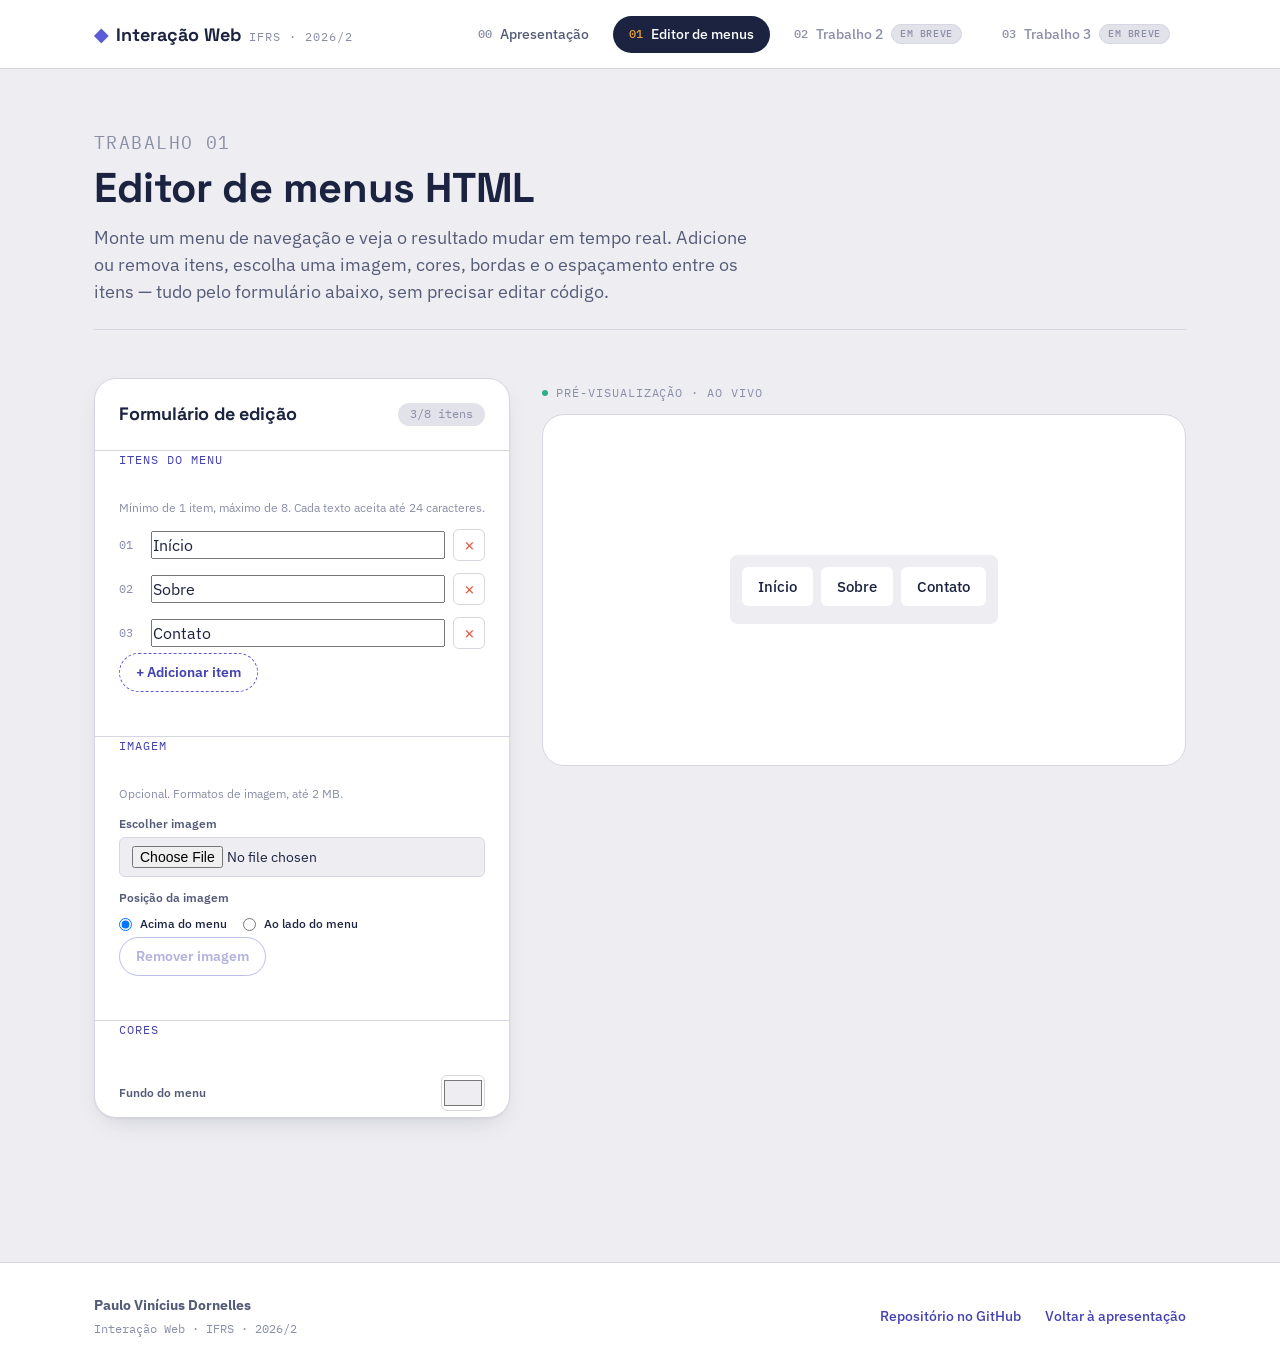
==== editor.html @ e1b67c5a "Trabalho 1 - site com editor de menus" ====
<!DOCTYPE html>
<html lang="pt-BR">
<head>
  <meta charset="UTF-8">
  <meta name="viewport" content="width=device-width, initial-scale=1.0">
  <title>Interação Web — Editor de menus</title>
  <meta name="description" content="Editor que gera, ao vivo, um menu de navegação HTML personalizável.">

  <link rel="preconnect" href="https://fonts.googleapis.com">
  <link rel="preconnect" href="https://fonts.gstatic.com" crossorigin>
  <link href="https://fonts.googleapis.com/css2?family=Space+Grotesk:wght@500;700&family=IBM+Plex+Sans:wght@400;500;600&family=IBM+Plex+Mono:wght@400;500;700&display=swap" rel="stylesheet">

  <link rel="stylesheet" href="css/variables.css">
  <link rel="stylesheet" href="css/reset.css">
  <link rel="stylesheet" href="css/style.css">
  <link rel="stylesheet" href="css/editor.css">
</head>
<body>
  <header class="site-header">
    <div class="container site-header__inner">
      <p class="brand">
        <span class="brand__mark">◆</span>
        Interação Web
        <span class="brand__course">IFRS · 2026/2</span>
      </p>

      <nav class="main-nav">
        <ul class="main-nav__list">
          <li><a class="nav-link" href="index.html"><span class="nav-link__index">00</span> Apresentação</a></li>
          <li><a class="nav-link" href="editor.html" aria-current="page"><span class="nav-link__index">01</span> Editor de menus</a></li>
          <li><span class="nav-link nav-link--locked"><span class="nav-link__index">02</span> Trabalho 2 <span class="badge-soon">em breve</span></span></li>
          <li><span class="nav-link nav-link--locked"><span class="nav-link__index">03</span> Trabalho 3 <span class="badge-soon">em breve</span></span></li>
        </ul>
      </nav>
    </div>
  </header>

  <main>
    <div class="container">
      <section class="editor-intro">
        <p class="section__eyebrow">Trabalho 01</p>
        <h1>Editor de menus HTML</h1>
        <p>
          Monte um menu de navegação e veja o resultado mudar em tempo real. Adicione ou
          remova itens, escolha uma imagem, cores, bordas e o espaçamento entre os itens —
          tudo pelo formulário abaixo, sem precisar editar código.
        </p>
      </section>

      <section class="editor-layout">
        <div class="panel">
          <div class="panel__header">
            <h2>Formulário de edição</h2>
            <span class="panel__count"><span id="itemCount">3</span>/8 itens</span>
          </div>

          <form class="editor-form" id="menuEditorForm" novalidate>

            <fieldset class="field-group">
              <legend>Itens do menu</legend>
              <p class="field-group__hint">Mínimo de 1 item, máximo de 8. Cada texto aceita até 24 caracteres.</p>

              <div class="item-list" id="itemList" aria-live="polite"></div>

              <button type="button" class="btn-add" id="addItemBtn">+ Adicionar item</button>
              <p class="field-error" id="itemsError" role="status"></p>
            </fieldset>

            <fieldset class="field-group">
              <legend>Imagem</legend>
              <p class="field-group__hint">Opcional. Formatos de imagem, até 2&nbsp;MB.</p>

              <div class="field">
                <label for="imageInput">Escolher imagem</label>
                <input type="file" id="imageInput" name="imageInput" accept="image/*">
              </div>

              <div class="field">
                <span class="field-legend-inline">Posição da imagem</span>
                <div class="radio-group">
                  <label><input type="radio" name="imagePosition" value="top" id="posTop" checked> Acima do menu</label>
                  <label><input type="radio" name="imagePosition" value="side" id="posSide"> Ao lado do menu</label>
                </div>
              </div>

              <button type="button" class="btn-add" id="removeImageBtn" disabled>Remover imagem</button>
              <p class="field-error" id="imageError" role="status"></p>
            </fieldset>

            <fieldset class="field-group">
              <legend>Cores</legend>

              <div class="field field--color">
                <label for="menuBgColor">Fundo do menu</label>
                <input type="color" id="menuBgColor" name="menuBgColor" value="#eeeef2">
              </div>
              <div class="field field--color">
                <label for="itemBgColor">Fundo dos itens</label>
                <input type="color" id="itemBgColor" name="itemBgColor" value="#ffffff">
              </div>
              <div class="field field--color">
                <label for="textColor">Cor do texto</label>
                <input type="color" id="textColor" name="textColor" value="#1b2340">
              </div>
              <div class="field field--color">
                <label for="borderColor">Cor da borda</label>
                <input type="color" id="borderColor" name="borderColor" value="#5b5bd6">
              </div>
            </fieldset>

            <fieldset class="field-group">
              <legend>Texto</legend>

              <div class="field">
                <div class="field-inline">
                  <label for="fontSize">Tamanho do texto</label>
                  <span class="field-count" id="fontSizeValue">15px</span>
                </div>
                <input type="range" id="fontSize" name="fontSize" min="12" max="22" step="1" value="15">
              </div>
            </fieldset>

            <fieldset class="field-group">
              <legend>Bordas</legend>

              <div class="field">
                <div class="field-inline">
                  <label for="borderWidth">Espessura da borda</label>
                  <span class="field-count" id="borderWidthValue">0px</span>
                </div>
                <input type="range" id="borderWidth" name="borderWidth" min="0" max="6" step="1" value="0">
              </div>

              <div class="field">
                <div class="field-inline">
                  <label for="borderRadius">Arredondamento</label>
                  <span class="field-count" id="borderRadiusValue">8px</span>
                </div>
                <input type="range" id="borderRadius" name="borderRadius" min="0" max="28" step="1" value="8">
              </div>
            </fieldset>

            <fieldset class="field-group">
              <legend>Tamanho e espaçamento</legend>

              <div class="field">
                <div class="field-inline">
                  <label for="itemPadding">Tamanho dos itens</label>
                  <span class="field-count" id="itemPaddingValue">10px</span>
                </div>
                <input type="range" id="itemPadding" name="itemPadding" min="4" max="24" step="1" value="10">
              </div>

              <div class="field">
                <div class="field-inline">
                  <label for="itemGap">Espaço entre itens</label>
                  <span class="field-count" id="itemGapValue">8px</span>
                </div>
                <input type="range" id="itemGap" name="itemGap" min="0" max="32" step="1" value="8">
              </div>

              <div class="field">
                <label for="menuJustify">Distribuição</label>
                <select id="menuJustify" name="menuJustify">
                  <option value="flex-start" selected>Início</option>
                  <option value="center">Centro</option>
                  <option value="space-between">Espaçado (bordas)</option>
                  <option value="space-around">Espaçado (ao redor)</option>
                  <option value="flex-end">Fim</option>
                </select>
              </div>
            </fieldset>
          </form>
        </div>

        <div class="preview-panel">
          <p class="preview-panel__label"><span class="preview-panel__pulse"></span> Pré-visualização · ao vivo</p>
          <div class="preview-canvas">
            <div class="preview-stage" id="previewStage">
              <!-- Imagem e <nav> gerados dinamicamente por js/editor.js -->
            </div>
          </div>
        </div>
      </section>
    </div>
  </main>

  <footer class="site-footer">
    <div class="container site-footer__inner">
      <div class="site-footer__meta">
        <strong>Paulo Vinícius Dornelles</strong>
        <span class="site-footer__course">Interação Web · IFRS · 2026/2</span>
      </div>
      <nav class="site-footer__links">
        <a href="https://github.com/vinidornelles/interacao-web" target="_blank" rel="noopener noreferrer">Repositório no GitHub</a>
        <a href="index.html">Voltar à apresentação</a>
      </nav>
    </div>
  </footer>

  <script src="js/editor.js"></script>
</body>
</html>
---- css/variables.css ----
:root {
  /* ---------- Cor ---------- */
  --color-canvas: #eeeef2;        
  --color-canvas-alt: #e2e2ea;    
  --color-surface: #ffffff;       
  --color-border: #d6d6e2;        

  --color-ink: #1b2340;           
  --color-ink-soft: #545c78;      
  --color-ink-faint: #8a8fa8;     

  --color-accent: #5b5bd6;        
  --color-accent-dark: #4441b0;
  --color-accent-soft: #eceafd;

  --color-amber: #e8a33d;        
  --color-mint: #29b087;          
  --color-coral: #e2583e;         

  --font-display: "Space Grotesk", "Segoe UI", sans-serif;
  --font-body: "IBM Plex Sans", "Segoe UI", sans-serif;
  --font-mono: "IBM Plex Mono", "Courier New", monospace;

  --fs-xs: 0.75rem;
  --fs-sm: 0.875rem;
  --fs-base: 1rem;
  --fs-md: 1.125rem;
  --fs-lg: 1.375rem;
  --fs-xl: 1.85rem;
  --fs-2xl: 2.6rem;
  --fs-3xl: 3.4rem;

  
  --space-1: 0.25rem;
  --space-2: 0.5rem;
  --space-3: 0.75rem;
  --space-4: 1rem;
  --space-5: 1.5rem;
  --space-6: 2rem;
  --space-7: 3rem;
  --space-8: 4.5rem;

  
  --radius-sm: 6px;
  --radius-md: 12px;
  --radius-lg: 22px;
  --radius-pill: 999px;

  --shadow-card: 0 1px 2px rgba(27, 35, 64, 0.06), 0 10px 26px -10px rgba(27, 35, 64, 0.18);
  --shadow-pop: 0 4px 10px -2px rgba(27, 35, 64, 0.22);


  --container-max: 1140px;
  --header-height: 4.25rem;


  --ease-standard: cubic-bezier(0.4, 0, 0.2, 1);
  --dur-fast: 150ms;
}
---- css/style.css ----
body {
  background-color: var(--color-canvas);
  color: var(--color-ink);
  font-family: var(--font-body);
  font-size: var(--fs-base);
}

.container {
  width: 100%;
  max-width: var(--container-max);
  margin-inline: auto;
  padding-inline: var(--space-5);
}

h1,
h2,
h3 {
  font-family: var(--font-display);
  line-height: 1.15;
  letter-spacing: -0.01em;
}

p {
  color: var(--color-ink-soft);
}

a:focus-visible,
button:focus-visible,
input:focus-visible,
select:focus-visible,
textarea:focus-visible {
  outline: 3px solid var(--color-accent);
  outline-offset: 2px;
  border-radius: var(--radius-sm);
}

/* Esconde visualmente mas mantém acessível a leitores de tela */
.sr-only {
  position: absolute;
  width: 1px;
  height: 1px;
  padding: 0;
  margin: -1px;
  overflow: hidden;
  clip: rect(0, 0, 0, 0);
  white-space: nowrap;
  border: 0;
}

/* Rótulo pequeno em fonte monoespaçada — usado em vários pontos do
   site (marca, menu, seções, rodapé, legendas, status). Cada seletor
   abaixo só acrescenta o que muda de um caso pro outro. */
.brand__course,
.nav-link__index,
.section__eyebrow,
.site-footer__course,
.feature__figcaption,
.timeline__status {
  font-family: var(--font-mono);
  font-size: var(--fs-xs);
  color: var(--color-ink-faint);
}

/* ===================================================================
   Cabeçalho
   =================================================================== */

.site-header {
  position: sticky;
  top: 0;
  z-index: 50;
  background: var(--color-surface);
  border-bottom: 1px solid var(--color-border);
}

.site-header__inner {
  display: flex;
  align-items: center;
  justify-content: space-between;
  gap: var(--space-4);
  min-height: var(--header-height);
  flex-wrap: wrap;
  padding-block: var(--space-3);
}

.brand {
  display: flex;
  align-items: baseline;
  gap: var(--space-2);
  font-family: var(--font-display);
  font-size: var(--fs-md);
  font-weight: 700;
  color: var(--color-ink);
}

.brand__mark {
  color: var(--color-accent);
}

.brand__course {
  font-weight: 400;
  text-transform: uppercase;
  letter-spacing: 0.08em;
}

/* ===================================================================
   Menu de navegação principal (cabeçalho)
   =================================================================== */

.main-nav__list {
  display: flex;
  align-items: center;
  flex-wrap: wrap;
  gap: var(--space-2);
}

.nav-link {
  display: inline-flex;
  align-items: center;
  gap: var(--space-2);
  padding: var(--space-2) var(--space-4);
  border-radius: var(--radius-pill);
  font-size: var(--fs-sm);
  font-weight: 500;
  color: var(--color-ink-soft);
  transition: background-color var(--dur-fast) var(--ease-standard),
    color var(--dur-fast) var(--ease-standard);
}

a.nav-link:hover {
  background: var(--color-accent-soft);
  color: var(--color-accent-dark);
}

a.nav-link[aria-current="page"] {
  background: var(--color-ink);
  color: var(--color-surface);
}

a.nav-link[aria-current="page"] .nav-link__index {
  color: var(--color-amber);
}

.nav-link--locked {
  color: var(--color-ink-faint);
  cursor: default;
}

.nav-link--locked .badge-soon {
  font-family: var(--font-mono);
  font-size: 0.65rem;
  text-transform: uppercase;
  letter-spacing: 0.06em;
  background: var(--color-canvas-alt);
  border: 1px solid var(--color-border);
  color: var(--color-ink-faint);
  padding: 0.1em var(--space-2);
  border-radius: var(--radius-pill);
}

/* ===================================================================
   Rodapé
   =================================================================== */

.site-footer {
  margin-top: var(--space-8);
  border-top: 1px solid var(--color-border);
  background: var(--color-surface);
}

.site-footer__inner {
  display: flex;
  flex-wrap: wrap;
  justify-content: space-between;
  align-items: center;
  gap: var(--space-4);
  padding-block: var(--space-6);
  font-size: var(--fs-sm);
  color: var(--color-ink-soft);
}

.site-footer__meta {
  display: flex;
  flex-direction: column;
  gap: var(--space-1);
}

.site-footer__links {
  display: flex;
  gap: var(--space-5);
}

.site-footer__links a {
  color: var(--color-accent-dark);
  font-weight: 500;
}

.site-footer__links a:hover {
  text-decoration: underline;
}

/* ===================================================================
   Página de apresentação — layout em coluna única
   =================================================================== */

.hero {
  padding-block: var(--space-8) var(--space-7);
}

.hero__eyebrow {
  display: inline-flex;
  align-items: center;
  gap: var(--space-2);
  font-family: var(--font-mono);
  font-size: var(--fs-xs);
  text-transform: uppercase;
  letter-spacing: 0.1em;
  color: var(--color-accent-dark);
  background: var(--color-accent-soft);
  padding: var(--space-2) var(--space-4);
  border-radius: var(--radius-pill);
  margin-bottom: var(--space-5);
}

.hero__dot {
  width: 0.4em;
  height: 0.4em;
  border-radius: 50%;
  background: var(--color-mint);
}

.hero h1 {
  font-size: var(--fs-3xl);
  max-width: 18ch;
}

.hero h1 em {
  font-style: normal;
  color: var(--color-accent);
}

.hero__lead {
  margin-top: var(--space-5);
  font-size: var(--fs-lg);
  max-width: 56ch;
  color: var(--color-ink-soft);
}

section {
  padding-block: var(--space-7);
}

section + section {
  border-top: 1px solid var(--color-border);
}

.section__eyebrow {
  text-transform: uppercase;
  letter-spacing: 0.08em;
  margin-bottom: var(--space-2);
}

.section__title {
  font-size: var(--fs-2xl);
  max-width: 24ch;
}

.section__intro {
  margin-top: var(--space-4);
  font-size: var(--fs-md);
  max-width: 62ch;
}

/* Bloco de conteúdo com figura ao lado (usado na apresentação) */
.feature {
  display: grid;
  grid-template-columns: 1.1fr 1fr;
  gap: var(--space-7);
  align-items: center;
  margin-top: var(--space-6);
}

.feature--reverse .feature__figure {
  order: 2;
}

.feature__figure {
  background: var(--color-surface);
  border: 1px solid var(--color-border);
  border-radius: var(--radius-lg);
  padding: var(--space-5);
  box-shadow: var(--shadow-card);
}

.feature__figure img {
  width: 100%;
  height: auto;
}

.feature__figcaption {
  margin-top: var(--space-3);
  text-align: center;
}

.feature__body h3 {
  font-size: var(--fs-lg);
  margin-bottom: var(--space-3);
}

.feature__body p + p {
  margin-top: var(--space-3);
}

/* Linha do tempo dos trabalhos — a ordem aqui é informação real:
   os trabalhos são liberados em sequência ao longo do semestre. */
.timeline {
  margin-top: var(--space-6);
  display: grid;
  gap: var(--space-4);
}

.timeline__item {
  display: grid;
  grid-template-columns: 3.5rem 1fr;
  gap: var(--space-4);
  background: var(--color-surface);
  border: 1px solid var(--color-border);
  border-radius: var(--radius-md);
  padding: var(--space-5);
}

.timeline__index {
  font-family: var(--font-mono);
  font-size: var(--fs-lg);
  color: var(--color-accent);
  font-weight: 700;
}

.timeline__item--locked .timeline__index {
  color: var(--color-ink-faint);
}

.timeline__item h3 {
  font-size: var(--fs-md);
  margin-bottom: var(--space-2);
}

.timeline__status {
  display: inline-block;
  margin-top: var(--space-3);
  text-transform: uppercase;
  letter-spacing: 0.06em;
  padding: 0.15em var(--space-3);
  border-radius: var(--radius-pill);
}

.timeline__status--live {
  background: #e4f7ef;
  color: var(--color-mint);
}

.timeline__status--soon {
  background: var(--color-canvas-alt);
  color: var(--color-ink-faint);
}

.card-grid {
  margin-top: var(--space-6);
  display: grid;
  grid-template-columns: repeat(3, 1fr);
  gap: var(--space-5);
}

.info-card {
  background: var(--color-surface);
  border: 1px solid var(--color-border);
  border-radius: var(--radius-md);
  padding: var(--space-5);
}

.info-card__icon {
  width: 2.75rem;
  height: 2.75rem;
  margin-bottom: var(--space-4);
}

.info-card h3 {
  font-size: var(--fs-md);
  margin-bottom: var(--space-2);
}

.info-card p {
  font-size: var(--fs-sm);
}

.btn {
  display: inline-flex;
  align-items: center;
  gap: var(--space-2);
  padding: var(--space-3) var(--space-5);
  border-radius: var(--radius-pill);
  font-weight: 600;
  font-size: var(--fs-sm);
  transition: transform var(--dur-fast) var(--ease-standard),
    box-shadow var(--dur-fast) var(--ease-standard);
}

.btn--primary {
  background: var(--color-ink);
  color: var(--color-surface);
}

.btn--primary:hover {
  transform: translateY(-1px);
  box-shadow: var(--shadow-pop);
}

/* ===================================================================
   Responsivo
   =================================================================== */

@media (max-width: 860px) {
  .feature,
  .feature--reverse .feature__figure {
    grid-template-columns: 1fr;
    order: initial;
  }

  .card-grid {
    grid-template-columns: 1fr 1fr;
  }

  .hero h1 {
    font-size: var(--fs-2xl);
  }
}

@media (max-width: 640px) {
  .site-header__inner {
    justify-content: center;
    text-align: center;
  }

  .main-nav__list {
    justify-content: center;
  }

  .card-grid {
    grid-template-columns: 1fr;
  }

  .timeline__item {
    grid-template-columns: 1fr;
  }

  .site-footer__inner {
    flex-direction: column;
    text-align: center;
  }

  .hero h1 {
    font-size: var(--fs-xl);
  }
}
---- css/editor.css ----
.editor-intro {
  padding-block: var(--space-7) var(--space-5);
}

.editor-intro h1 {
  font-size: var(--fs-2xl);
  max-width: 34ch;
}

.editor-intro p {
  margin-top: var(--space-3);
  max-width: 60ch;
  font-size: var(--fs-md);
}

.editor-layout {
  display: grid;
  grid-template-columns: minmax(0, 26rem) minmax(0, 1fr);
  gap: var(--space-6);
  align-items: start;
  padding-bottom: var(--space-8);
}

/* ---------- Painel de edição (formulário) ---------- */

.panel {
  background: var(--color-surface);
  border: 1px solid var(--color-border);
  border-radius: var(--radius-lg);
  box-shadow: var(--shadow-card);
  overflow: hidden;
}

.panel__header {
  display: flex;
  align-items: center;
  justify-content: space-between;
  gap: var(--space-3);
  padding: var(--space-5);
  border-bottom: 1px solid var(--color-border);
}

.panel__header h2 {
  font-size: var(--fs-md);
}

.panel__count {
  font-family: var(--font-mono);
  font-size: var(--fs-xs);
  color: var(--color-ink-faint);
  background: var(--color-canvas-alt);
  padding: 0.2em var(--space-3);
  border-radius: var(--radius-pill);
}

.editor-form {
  max-height: 74vh;
  overflow-y: auto;
}

.field-group {
  padding: var(--space-5);
  border-bottom: 1px solid var(--color-border);
}

.field-group legend {
  font-family: var(--font-mono);
  font-size: var(--fs-xs);
  text-transform: uppercase;
  letter-spacing: 0.08em;
  color: var(--color-accent-dark);
  padding-bottom: var(--space-3);
}

.field-group__hint {
  font-size: var(--fs-xs);
  color: var(--color-ink-faint);
  margin-top: -0.35rem;
  margin-bottom: var(--space-3);
}

.field {
  margin-top: var(--space-3);
}

.field:first-of-type {
  margin-top: 0;
}

/* Rótulos: mesmo estilo em qualquer campo do formulário */
.field label,
.field-legend-inline {
  display: block;
  font-size: var(--fs-xs);
  font-weight: 600;
  color: var(--color-ink-soft);
  margin-bottom: var(--space-1);
}

.field-legend-inline {
  margin-bottom: var(--space-2);
}

/* Rótulos "na mesma linha" do campo não precisam de espaço embaixo */
.field-inline label,
.field--color label,
.radio-group label {
  margin-bottom: 0;
}

.field input[type="text"],
.field select,
.field input[type="file"] {
  width: 100%;
  padding: var(--space-2) var(--space-3);
  border: 1px solid var(--color-border);
  border-radius: var(--radius-sm);
  background: var(--color-canvas);
  font-size: var(--fs-sm);
}

.field input[type="text"]:disabled {
  color: var(--color-ink-faint);
  background: var(--color-canvas-alt);
}

.field-row {
  display: grid;
  grid-template-columns: 1fr 1fr;
  gap: var(--space-3);
}

.field-inline {
  display: flex;
  align-items: center;
  gap: var(--space-2);
}

.field-count {
  font-family: var(--font-mono);
  font-size: var(--fs-xs);
  color: var(--color-ink-faint);
  min-width: 2.5ch;
  text-align: right;
}

.field--color {
  display: flex;
  align-items: center;
  justify-content: space-between;
  gap: var(--space-3);
}

.field input[type="color"] {
  width: 2.75rem;
  height: 2.25rem;
  padding: 0;
  border: 1px solid var(--color-border);
  border-radius: var(--radius-sm);
  background: none;
  cursor: pointer;
}

.field input[type="range"] {
  width: 100%;
  accent-color: var(--color-accent);
}

.radio-group {
  display: flex;
  gap: var(--space-4);
}

.radio-group label {
  display: flex;
  align-items: center;
  gap: var(--space-2);
  font-weight: 500;
  color: var(--color-ink);
}

/* ---------- Lista dinâmica de itens do menu ---------- */

.item-list {
  display: flex;
  flex-direction: column;
  gap: var(--space-3);
}

.item-row {
  display: flex;
  align-items: center;
  gap: var(--space-2);
}

.item-row__index {
  font-family: var(--font-mono);
  font-size: var(--fs-xs);
  color: var(--color-ink-faint);
  width: 1.5rem;
  flex-shrink: 0;
}

.item-row input[type="text"] {
  flex: 1;
}

.item-row__remove {
  flex-shrink: 0;
  width: 2rem;
  height: 2rem;
  border-radius: var(--radius-sm);
  border: 1px solid var(--color-border);
  color: var(--color-coral);
  font-size: var(--fs-md);
  line-height: 1;
  display: flex;
  align-items: center;
  justify-content: center;
}

.item-row__remove:hover:not(:disabled) {
  background: #fbe9e6;
}

.item-row__remove:disabled {
  opacity: 0.35;
  cursor: not-allowed;
}

.btn-add {
  margin-top: var(--space-1);
  align-self: flex-start;
  display: inline-flex;
  align-items: center;
  gap: var(--space-2);
  padding: var(--space-2) var(--space-4);
  border: 1px dashed var(--color-accent);
  border-radius: var(--radius-pill);
  color: var(--color-accent-dark);
  font-size: var(--fs-sm);
  font-weight: 600;
}

.btn-add:hover:not(:disabled) {
  background: var(--color-accent-soft);
}

.btn-add:disabled {
  opacity: 0.4;
  cursor: not-allowed;
  border-style: solid;
}

.field-error {
  margin-top: var(--space-2);
  font-size: var(--fs-xs);
  color: var(--color-coral);
  min-height: 1em;
}

/* ---------- Área de pré-visualização ---------- */

.preview-panel {
  position: sticky;
  top: calc(var(--header-height) + var(--space-5));
}

.preview-panel__label {
  display: inline-flex;
  align-items: center;
  gap: var(--space-2);
  font-family: var(--font-mono);
  font-size: var(--fs-xs);
  text-transform: uppercase;
  letter-spacing: 0.08em;
  color: var(--color-ink-faint);
  margin-bottom: var(--space-3);
}

.preview-panel__pulse {
  width: 0.5em;
  height: 0.5em;
  border-radius: 50%;
  background: var(--color-mint);
}

.preview-canvas {
  border: 1px solid var(--color-border);
  border-radius: var(--radius-lg);
  background: var(--color-surface);
  padding: var(--space-7) var(--space-5);
  min-height: 22rem;
  display: flex;
  align-items: center;
  justify-content: center;
  overflow: auto;
}

.preview-stage {
  width: 100%;
  display: flex;
  flex-direction: column;
  align-items: center;
  gap: var(--space-4);
}

.preview-stage--side {
  flex-direction: row;
  justify-content: center;
  flex-wrap: wrap;
}

.preview-stage img.preview-image {
  max-width: 220px;
  max-height: 220px;
  border-radius: var(--radius-md);
  box-shadow: var(--shadow-card);
  object-fit: cover;
}

/* O <nav> gerado pelo JavaScript recebe estilo via variáveis
   (--menu-bg, --item-bg etc.), definidas em linha pelo editor.js
   conforme o usuário altera o formulário. */
.generated-menu {
  max-width: 100%;
  background: var(--menu-bg, var(--color-canvas));
  border-radius: var(--menu-radius, var(--radius-md));
  padding: var(--space-3);
  overflow-x: auto;
}

.generated-menu__list {
  display: flex;
  flex-wrap: wrap;
  gap: var(--menu-gap, 0.5rem);
  justify-content: var(--menu-justify, flex-start);
}

.generated-menu__item {
  display: inline-block;
  max-width: 12rem;
  overflow: hidden;
  text-overflow: ellipsis;
  white-space: nowrap;
  background: var(--item-bg, #fff);
  color: var(--item-color, #1b2340);
  font: var(--item-font-weight, 500) var(--item-font-size, 0.95rem) var(--item-font, var(--font-body));
  padding: var(--item-padding, 0.6rem 1rem);
  border-radius: var(--item-radius, 8px);
  border: var(--item-border-width, 0) solid var(--item-border-color, transparent);
}

.preview-empty {
  font-family: var(--font-mono);
  font-size: var(--fs-sm);
  color: var(--color-ink-faint);
  text-align: center;
}

/* ---------- Responsivo ---------- */

@media (max-width: 960px) {
  .editor-layout {
    grid-template-columns: 1fr;
  }

  .preview-panel {
    position: static;
  }

  .editor-form {
    max-height: none;
  }
}

@media (max-width: 480px) {
  .field-row {
    grid-template-columns: 1fr;
  }

  .radio-group {
    flex-direction: column;
    gap: var(--space-2);
  }
}
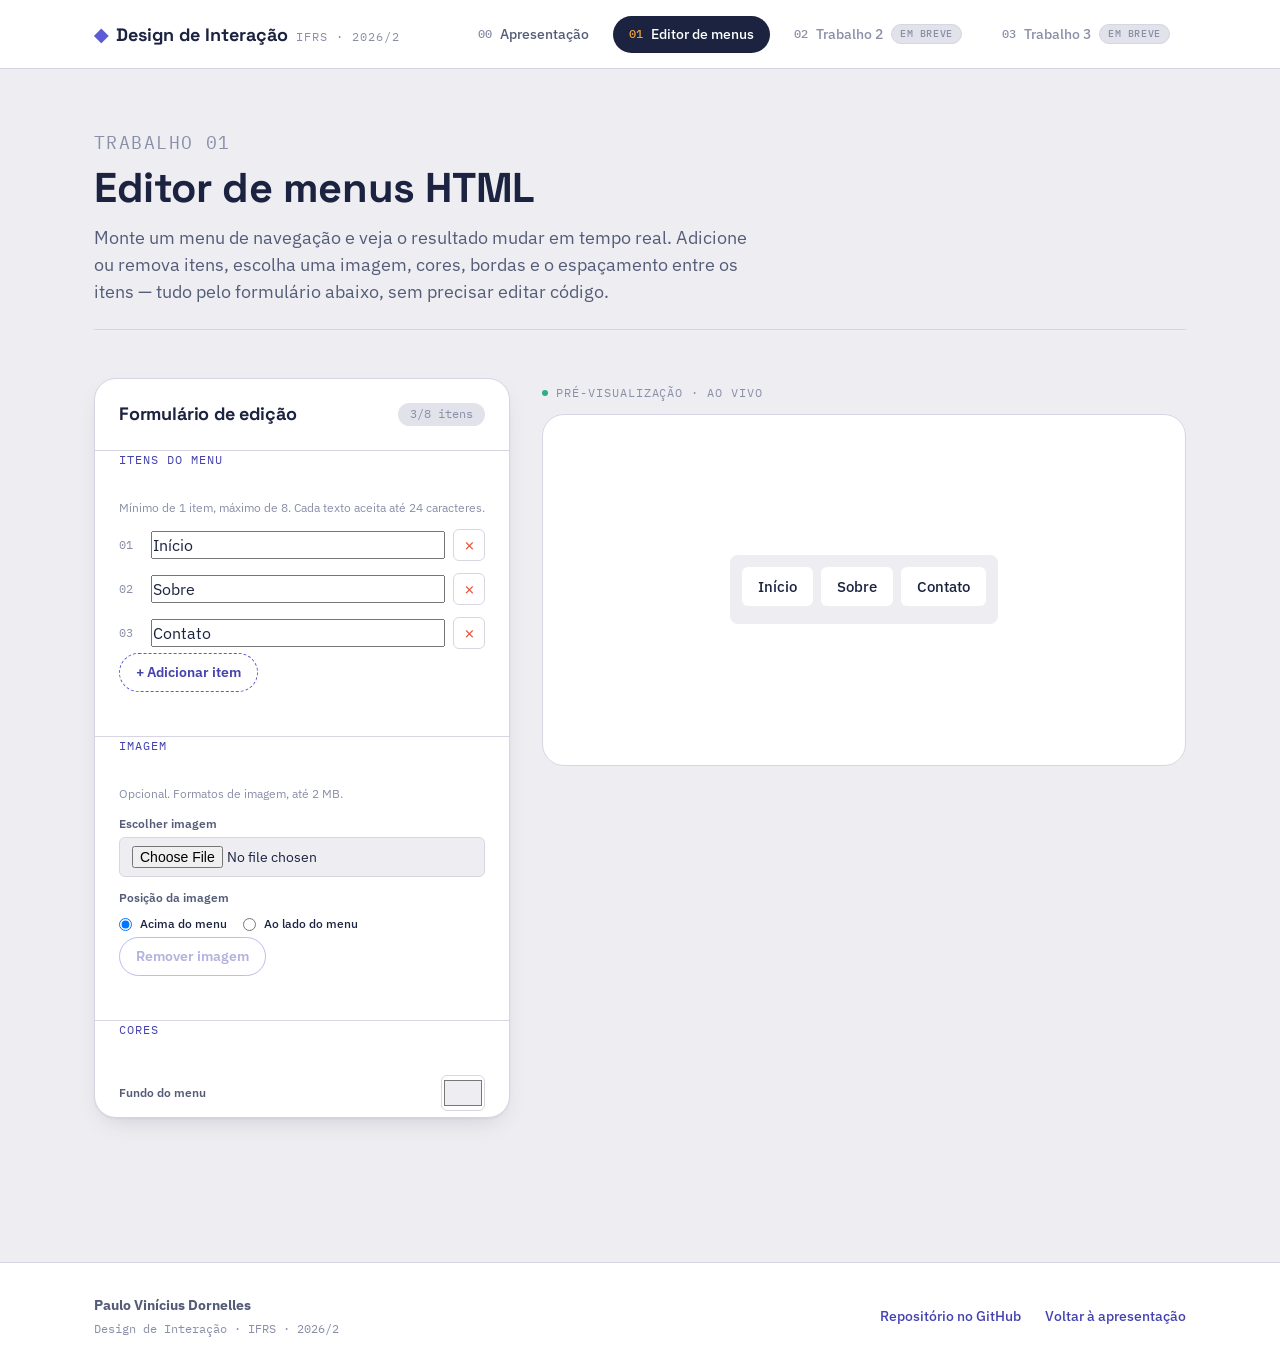
==== commit b7b62896: "correcao" ====
--- a/editor.html
+++ b/editor.html
@@ -3,7 +3,7 @@
 <head>
   <meta charset="UTF-8">
   <meta name="viewport" content="width=device-width, initial-scale=1.0">
-  <title>Interação Web — Editor de menus</title>
+  <title>Design de Interação — Editor de menus</title>
   <meta name="description" content="Editor que gera, ao vivo, um menu de navegação HTML personalizável.">
 
   <link rel="preconnect" href="https://fonts.googleapis.com">
@@ -20,7 +20,7 @@
     <div class="container site-header__inner">
       <p class="brand">
         <span class="brand__mark">◆</span>
-        Interação Web
+        Design de Interação
         <span class="brand__course">IFRS · 2026/2</span>
       </p>
 
@@ -189,10 +189,10 @@
     <div class="container site-footer__inner">
       <div class="site-footer__meta">
         <strong>Paulo Vinícius Dornelles</strong>
-        <span class="site-footer__course">Interação Web · IFRS · 2026/2</span>
+        <span class="site-footer__course">Design de Interação · IFRS · 2026/2</span>
       </div>
       <nav class="site-footer__links">
-        <a href="https://github.com/vinidornelles/interacao-web" target="_blank" rel="noopener noreferrer">Repositório no GitHub</a>
+        <a href="https://github.com/SEU-USUARIO/interacao-web" target="_blank" rel="noopener noreferrer">Repositório no GitHub</a>
         <a href="index.html">Voltar à apresentação</a>
       </nav>
     </div>
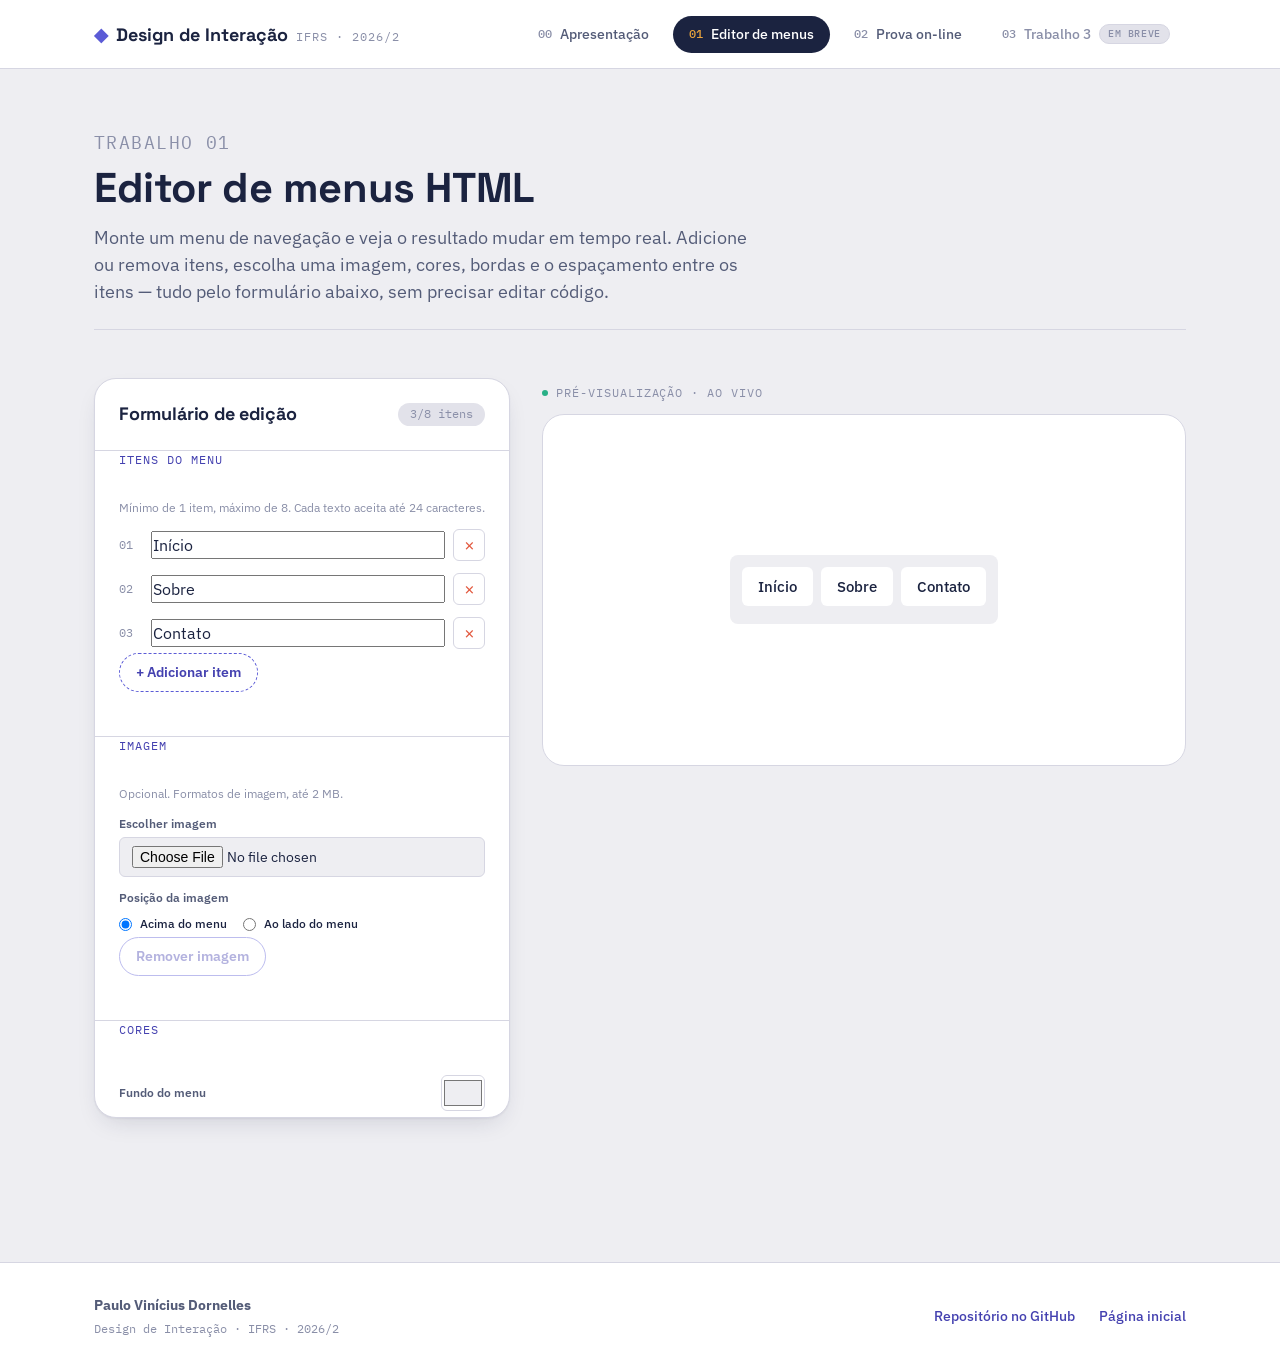
==== commit ad6cd96a: "Trabalho 2 - prova on-line e web components Adiciona a pagina da prova on-line (web component com sh" ====
--- a/editor.html
+++ b/editor.html
@@ -16,24 +16,7 @@
   <link rel="stylesheet" href="css/editor.css">
 </head>
 <body>
-  <header class="site-header">
-    <div class="container site-header__inner">
-      <p class="brand">
-        <span class="brand__mark">◆</span>
-        Design de Interação
-        <span class="brand__course">IFRS · 2026/2</span>
-      </p>
-
-      <nav class="main-nav">
-        <ul class="main-nav__list">
-          <li><a class="nav-link" href="index.html"><span class="nav-link__index">00</span> Apresentação</a></li>
-          <li><a class="nav-link" href="editor.html" aria-current="page"><span class="nav-link__index">01</span> Editor de menus</a></li>
-          <li><span class="nav-link nav-link--locked"><span class="nav-link__index">02</span> Trabalho 2 <span class="badge-soon">em breve</span></span></li>
-          <li><span class="nav-link nav-link--locked"><span class="nav-link__index">03</span> Trabalho 3 <span class="badge-soon">em breve</span></span></li>
-        </ul>
-      </nav>
-    </div>
-  </header>
+  <site-header></site-header>
 
   <main>
     <div class="container">
@@ -176,28 +159,16 @@
         <div class="preview-panel">
           <p class="preview-panel__label"><span class="preview-panel__pulse"></span> Pré-visualização · ao vivo</p>
           <div class="preview-canvas">
-            <div class="preview-stage" id="previewStage">
-              <!-- Imagem e <nav> gerados dinamicamente por js/editor.js -->
-            </div>
+            <div class="preview-stage" id="previewStage"></div>
           </div>
         </div>
       </section>
     </div>
   </main>
 
-  <footer class="site-footer">
-    <div class="container site-footer__inner">
-      <div class="site-footer__meta">
-        <strong>Paulo Vinícius Dornelles</strong>
-        <span class="site-footer__course">Design de Interação · IFRS · 2026/2</span>
-      </div>
-      <nav class="site-footer__links">
-        <a href="https://github.com/SEU-USUARIO/interacao-web" target="_blank" rel="noopener noreferrer">Repositório no GitHub</a>
-        <a href="index.html">Voltar à apresentação</a>
-      </nav>
-    </div>
-  </footer>
+  <site-footer></site-footer>
 
+  <script src="js/componentes.js"></script>
   <script src="js/editor.js"></script>
 </body>
 </html>
--- a/css/variables.css
+++ b/css/variables.css
@@ -1,5 +1,4 @@
 :root {
-  /* ---------- Cor ---------- */
   --color-canvas: #eeeef2;        
   --color-canvas-alt: #e2e2ea;    
   --color-surface: #ffffff;       
--- a/css/style.css
+++ b/css/style.css
@@ -34,7 +34,6 @@
   border-radius: var(--radius-sm);
 }
 
-/* Esconde visualmente mas mantém acessível a leitores de tela */
 .sr-only {
   position: absolute;
   width: 1px;
@@ -47,9 +46,6 @@
   border: 0;
 }
 
-/* Rótulo pequeno em fonte monoespaçada — usado em vários pontos do
-   site (marca, menu, seções, rodapé, legendas, status). Cada seletor
-   abaixo só acrescenta o que muda de um caso pro outro. */
 .brand__course,
 .nav-link__index,
 .section__eyebrow,
@@ -61,14 +57,19 @@
   color: var(--color-ink-faint);
 }
 
-/* ===================================================================
-   Cabeçalho
-   =================================================================== */
-
-.site-header {
+site-header,
+site-nav,
+site-footer {
+  display: block;
+}
+
+site-header {
   position: sticky;
   top: 0;
   z-index: 50;
+}
+
+.site-header {
   background: var(--color-surface);
   border-bottom: 1px solid var(--color-border);
 }
@@ -102,10 +103,6 @@
   text-transform: uppercase;
   letter-spacing: 0.08em;
 }
-
-/* ===================================================================
-   Menu de navegação principal (cabeçalho)
-   =================================================================== */
 
 .main-nav__list {
   display: flex;
@@ -158,10 +155,6 @@
   border-radius: var(--radius-pill);
 }
 
-/* ===================================================================
-   Rodapé
-   =================================================================== */
-
 .site-footer {
   margin-top: var(--space-8);
   border-top: 1px solid var(--color-border);
@@ -198,10 +191,6 @@
 .site-footer__links a:hover {
   text-decoration: underline;
 }
-
-/* ===================================================================
-   Página de apresentação — layout em coluna única
-   =================================================================== */
 
 .hero {
   padding-block: var(--space-8) var(--space-7);
@@ -271,7 +260,6 @@
   max-width: 62ch;
 }
 
-/* Bloco de conteúdo com figura ao lado (usado na apresentação) */
 .feature {
   display: grid;
   grid-template-columns: 1.1fr 1fr;
@@ -311,8 +299,6 @@
   margin-top: var(--space-3);
 }
 
-/* Linha do tempo dos trabalhos — a ordem aqui é informação real:
-   os trabalhos são liberados em sequência ao longo do semestre. */
 .timeline {
   margin-top: var(--space-6);
   display: grid;
@@ -405,6 +391,12 @@
     box-shadow var(--dur-fast) var(--ease-standard);
 }
 
+.btn-group {
+  display: flex;
+  flex-wrap: wrap;
+  gap: var(--space-3);
+}
+
 .btn--primary {
   background: var(--color-ink);
   color: var(--color-surface);
@@ -415,11 +407,11 @@
   box-shadow: var(--shadow-pop);
 }
 
-/* ===================================================================
-   Responsivo
-   =================================================================== */
-
 @media (max-width: 860px) {
+  site-header {
+    position: static;
+  }
+
   .feature,
   .feature--reverse .feature__figure {
     grid-template-columns: 1fr;
--- a/css/editor.css
+++ b/css/editor.css
@@ -21,8 +21,6 @@
   padding-bottom: var(--space-8);
 }
 
-/* ---------- Painel de edição (formulário) ---------- */
-
 .panel {
   background: var(--color-surface);
   border: 1px solid var(--color-border);
@@ -87,7 +85,6 @@
   margin-top: 0;
 }
 
-/* Rótulos: mesmo estilo em qualquer campo do formulário */
 .field label,
 .field-legend-inline {
   display: block;
@@ -101,7 +98,6 @@
   margin-bottom: var(--space-2);
 }
 
-/* Rótulos "na mesma linha" do campo não precisam de espaço embaixo */
 .field-inline label,
 .field--color label,
 .radio-group label {
@@ -178,8 +174,6 @@
   font-weight: 500;
   color: var(--color-ink);
 }
-
-/* ---------- Lista dinâmica de itens do menu ---------- */
 
 .item-list {
   display: flex;
@@ -259,8 +253,6 @@
   min-height: 1em;
 }
 
-/* ---------- Área de pré-visualização ---------- */
-
 .preview-panel {
   position: sticky;
   top: calc(var(--header-height) + var(--space-5));
@@ -319,9 +311,6 @@
   object-fit: cover;
 }
 
-/* O <nav> gerado pelo JavaScript recebe estilo via variáveis
-   (--menu-bg, --item-bg etc.), definidas em linha pelo editor.js
-   conforme o usuário altera o formulário. */
 .generated-menu {
   max-width: 100%;
   background: var(--menu-bg, var(--color-canvas));
@@ -358,8 +347,6 @@
   text-align: center;
 }
 
-/* ---------- Responsivo ---------- */
-
 @media (max-width: 960px) {
   .editor-layout {
     grid-template-columns: 1fr;
